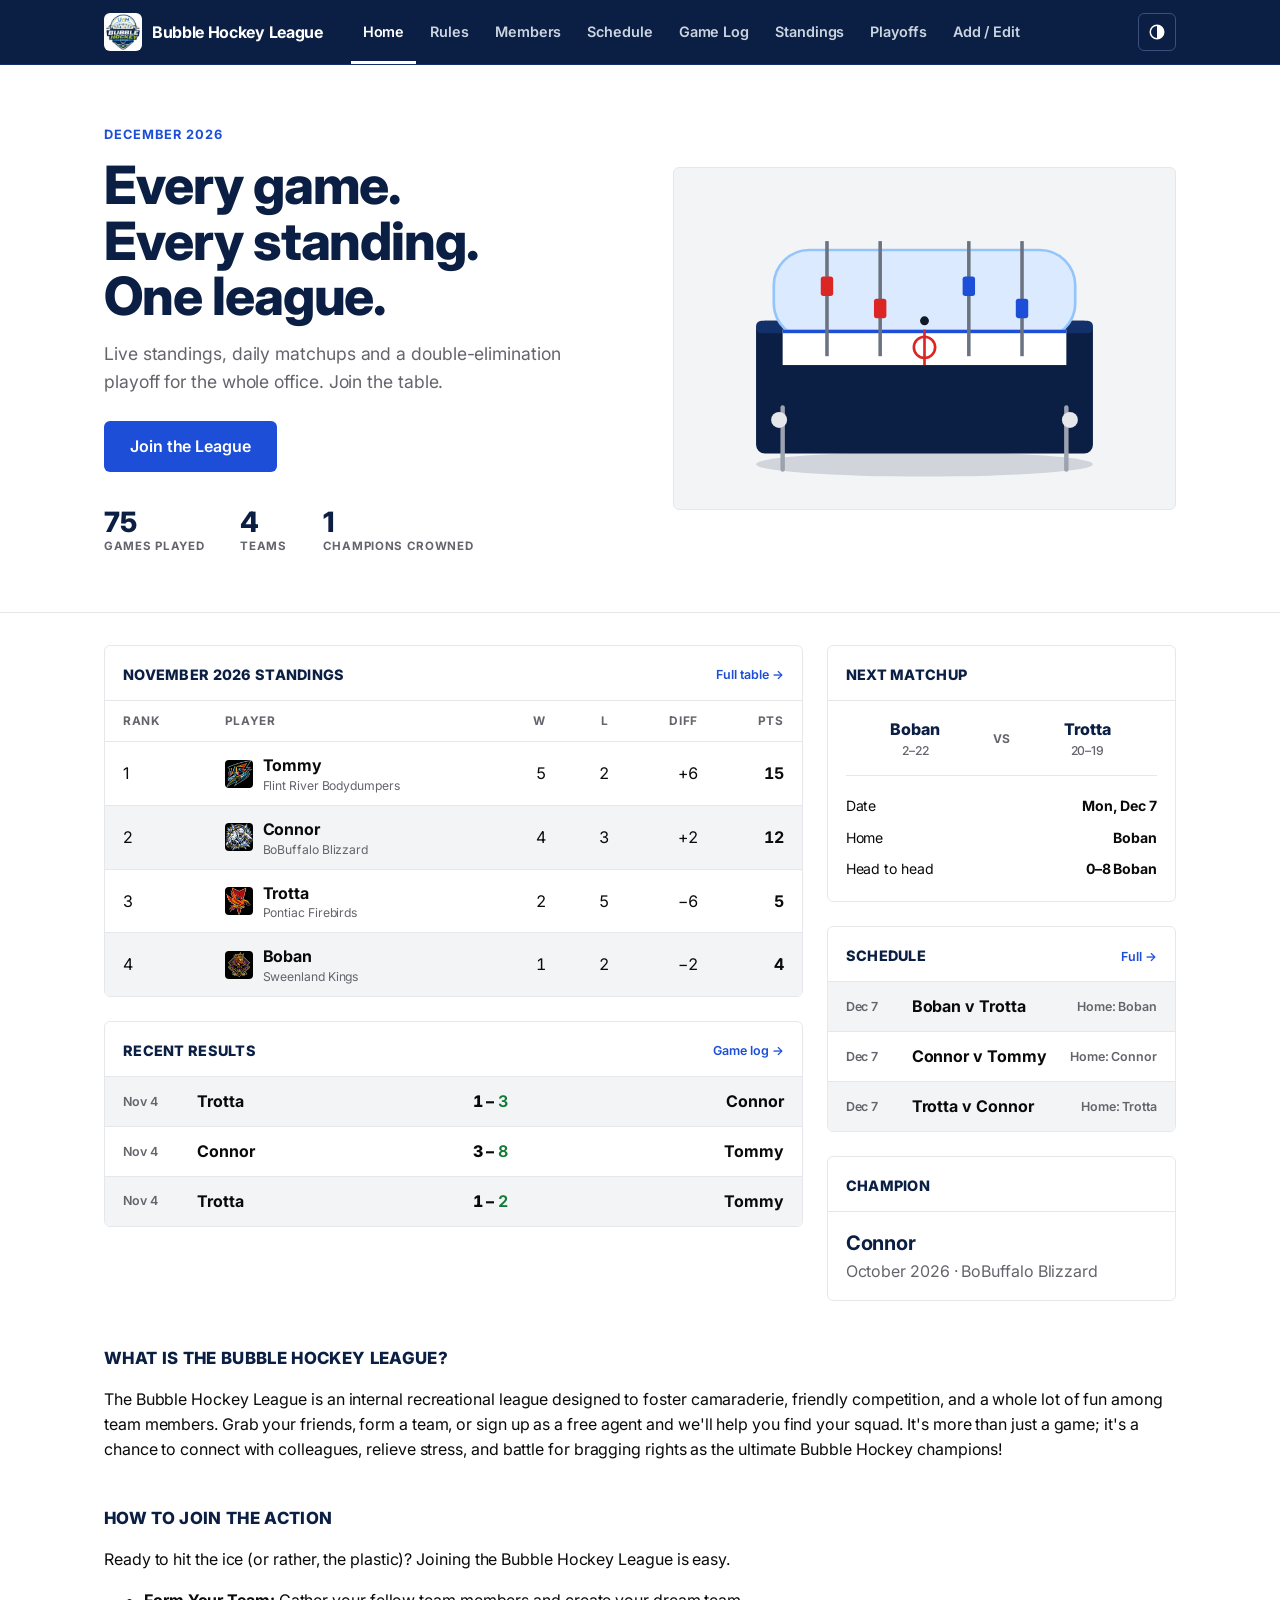
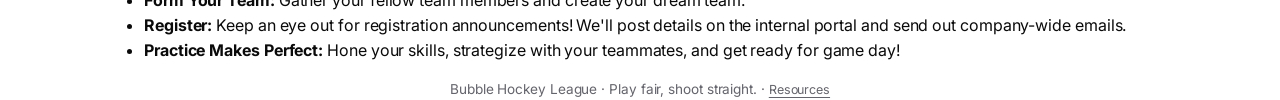
==== index.html @ 2d9fee0d "Rename Mini games to Resources (address #/resources); old #/games link still works Co-Authored-By: C" ====
<!doctype html>
<html lang="en">
<head>
  <meta charset="utf-8">
  <meta name="viewport" content="width=device-width, initial-scale=1">
  <title>Bubble Hockey League</title>
  <link rel="icon" href="images/league-logo.webp">
  <link rel="preconnect" href="https://fonts.googleapis.com">
  <link rel="preconnect" href="https://fonts.gstatic.com" crossorigin>
  <link rel="stylesheet" href="https://fonts.googleapis.com/css2?family=Inter:wght@400;500;600;700&display=swap">
  <script>try { var t = localStorage.getItem('bhl_theme'); if (t) document.documentElement.dataset.theme = t; } catch (e) {}</script>
</head>
<body>
  <header class="site-header">
    <div class="wrap">
      <a class="brand" href="#/home"><img class="brand-logo" src="images/league-logo.webp" alt=""><span id="league-name">Bubble Hockey League</span></a>
      <nav id="nav" aria-label="Main"></nav>
      <button class="icon-btn" id="theme-toggle" type="button" aria-label="Switch light or dark theme"><svg width="18" height="18" viewBox="0 0 24 24" aria-hidden="true"><circle cx="12" cy="12" r="9" fill="none" stroke="currentColor" stroke-width="2"/><path d="M12 3a9 9 0 0 1 0 18z" fill="currentColor"/></svg></button>
      <button class="icon-btn menu-toggle" aria-label="Menu" aria-expanded="false">☰</button>
    </div>
  </header>
  <main class="wrap" id="app"><p class="muted">Loading…</p><noscript><p>This site needs JavaScript turned on to show the league data.</p></noscript></main>
  <footer class="wrap muted">Bubble Hockey League · Play fair, shoot straight. · <a class="tiny" href="#/resources">Resources</a></footer>

  <script>
    /* Always load the newest code: version.txt is fetched fresh on every visit and added to the file names, so a phone that kept an old copy of this page still picks up new scripts and styles. */
    (async () => {
      let v = String(Date.now());
      try { const r = await fetch('version.txt', { cache: 'no-store' }); if (r.ok) v = (await r.text()).trim() || v; } catch (e) {}
      const fail = f => { document.getElementById('app').innerHTML = '<p>Could not load ' + f + '. Check your connection and reload the page.</p>'; };
      const css = document.createElement('link'); css.rel = 'stylesheet'; css.href = 'css/styles.css?v=' + v; document.head.appendChild(css);
      for (const name of ['app', 'bracket', 'schedule', 'members', 'resources', 'add']) {
        try { await new Promise((ok, bad) => { const s = document.createElement('script'); s.src = 'js/' + name + '.js?v=' + v; s.onload = ok; s.onerror = bad; document.body.appendChild(s); }); } catch (e) { return fail(name + '.js'); }
      }
      startApp();
    })();
  </script>
</body>
</html>
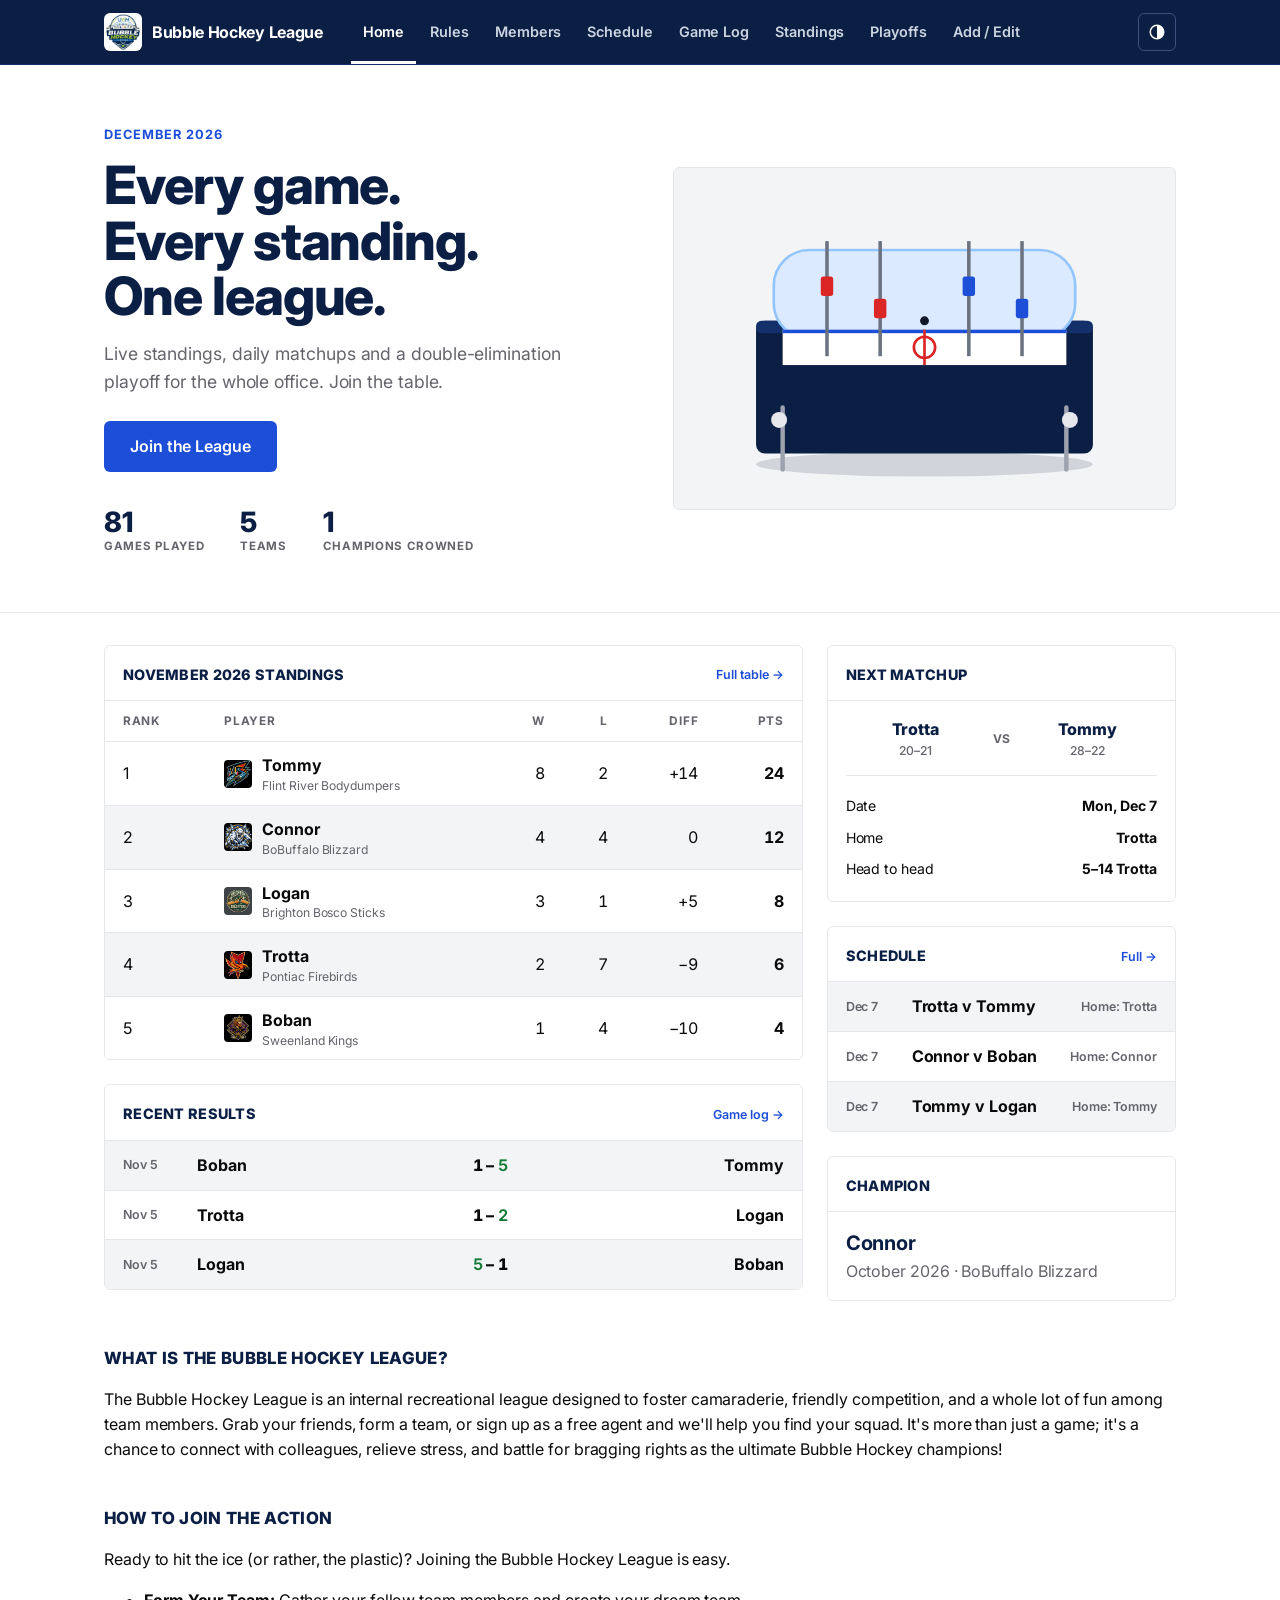
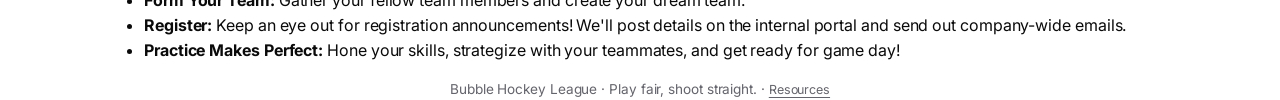
==== commit 0e6b9a31: "Resources: add Face-off reaction game (vs computer or two players), games list, shared arena Co-Auth" ====
--- a/index.html
+++ b/index.html
@@ -29,7 +29,7 @@
       try { const r = await fetch('version.txt', { cache: 'no-store' }); if (r.ok) v = (await r.text()).trim() || v; } catch (e) {}
       const fail = f => { document.getElementById('app').innerHTML = '<p>Could not load ' + f + '. Check your connection and reload the page.</p>'; };
       const css = document.createElement('link'); css.rel = 'stylesheet'; css.href = 'css/styles.css?v=' + v; document.head.appendChild(css);
-      for (const name of ['app', 'bracket', 'schedule', 'members', 'resources', 'add']) {
+      for (const name of ['app', 'bracket', 'schedule', 'members', 'resources', 'faceoff', 'add']) {
         try { await new Promise((ok, bad) => { const s = document.createElement('script'); s.src = 'js/' + name + '.js?v=' + v; s.onload = ok; s.onerror = bad; document.body.appendChild(s); }); } catch (e) { return fail(name + '.js'); }
       }
       startApp();
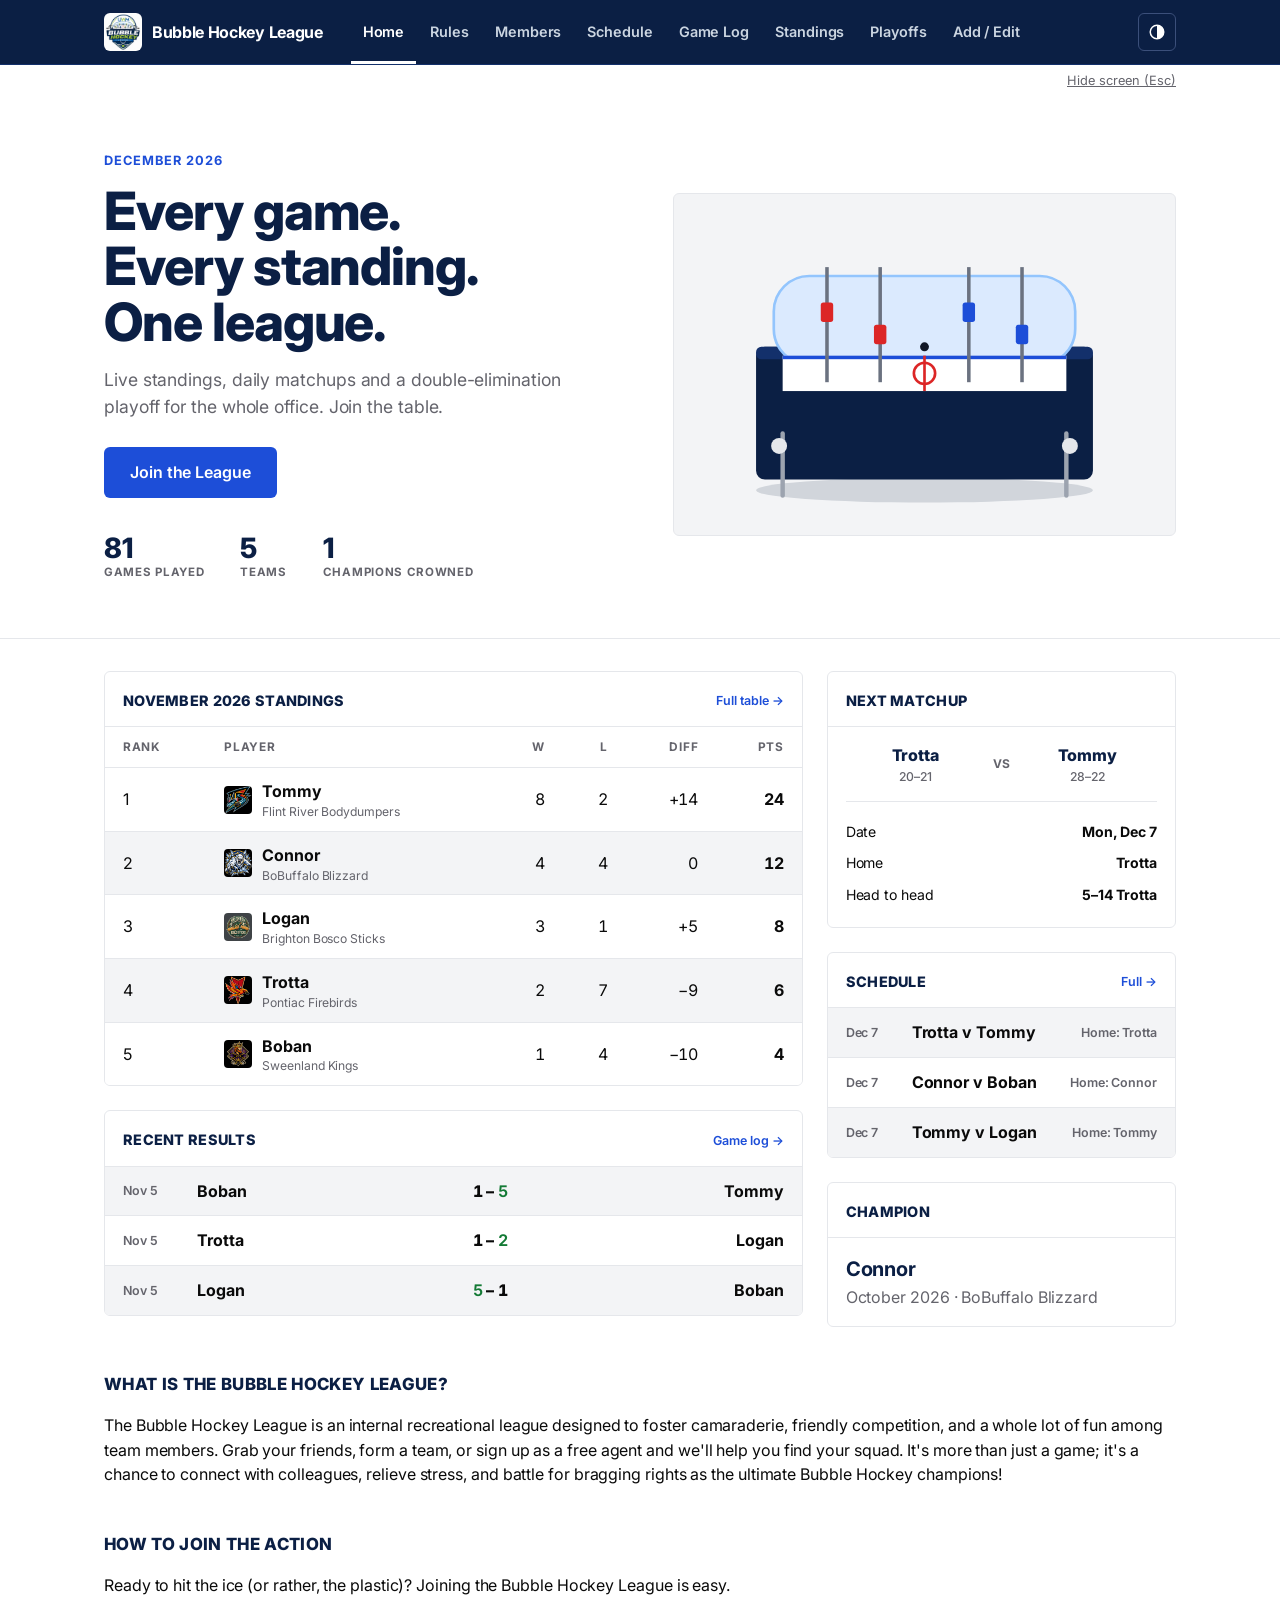
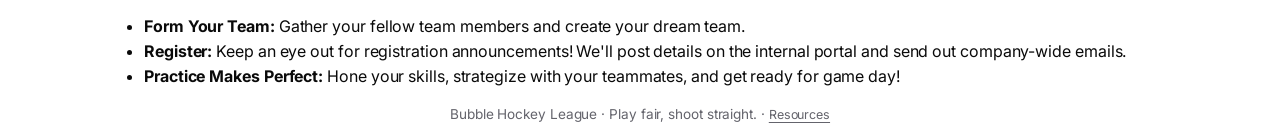
==== commit 49583d93: "Resources: add Slap Shot timing game (solo or two players) Co-Authored-By: Claude Sonnet 5.5 <norepl" ====
--- a/index.html
+++ b/index.html
@@ -29,7 +29,7 @@
       try { const r = await fetch('version.txt', { cache: 'no-store' }); if (r.ok) v = (await r.text()).trim() || v; } catch (e) {}
       const fail = f => { document.getElementById('app').innerHTML = '<p>Could not load ' + f + '. Check your connection and reload the page.</p>'; };
       const css = document.createElement('link'); css.rel = 'stylesheet'; css.href = 'css/styles.css?v=' + v; document.head.appendChild(css);
-      for (const name of ['app', 'bracket', 'schedule', 'members', 'resources', 'faceoff', 'add']) {
+      for (const name of ['app', 'bracket', 'schedule', 'members', 'resources', 'faceoff', 'slapshot', 'boss', 'add']) {
         try { await new Promise((ok, bad) => { const s = document.createElement('script'); s.src = 'js/' + name + '.js?v=' + v; s.onload = ok; s.onerror = bad; document.body.appendChild(s); }); } catch (e) { return fail(name + '.js'); }
       }
       startApp();
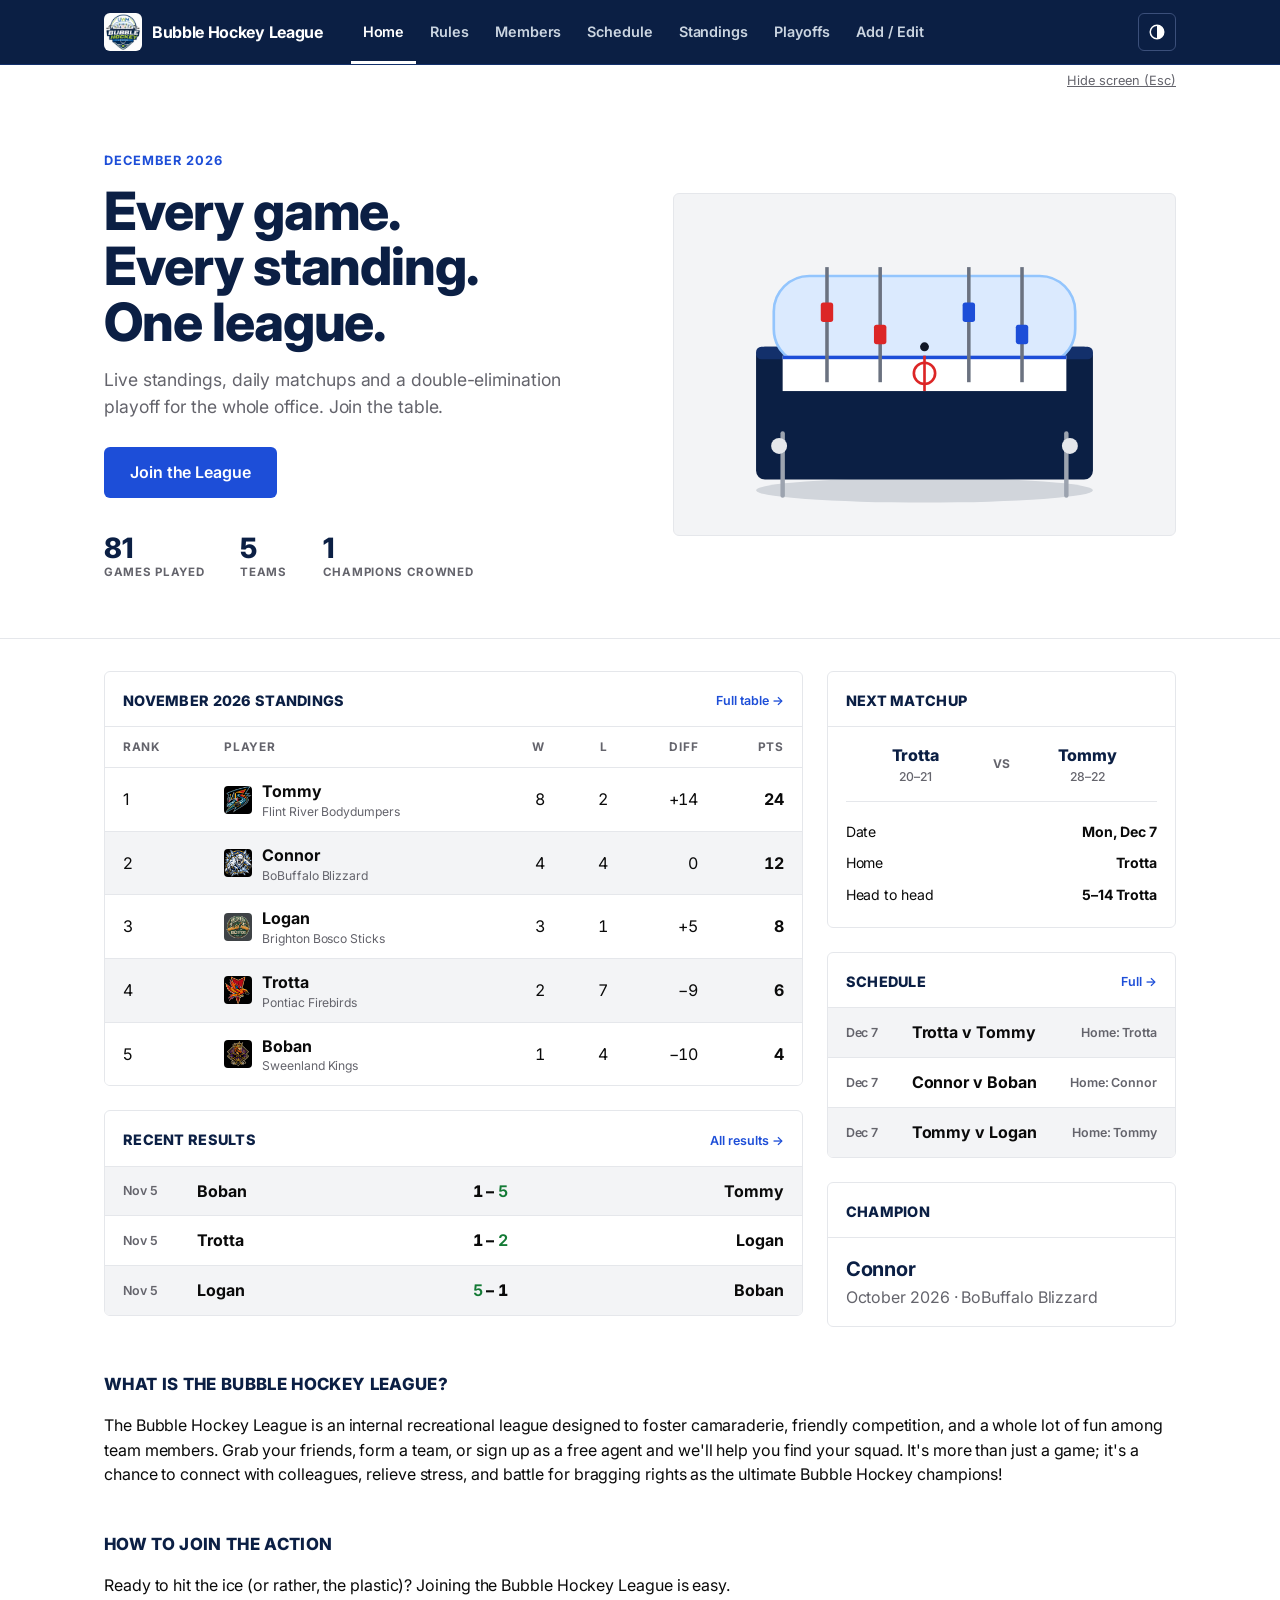
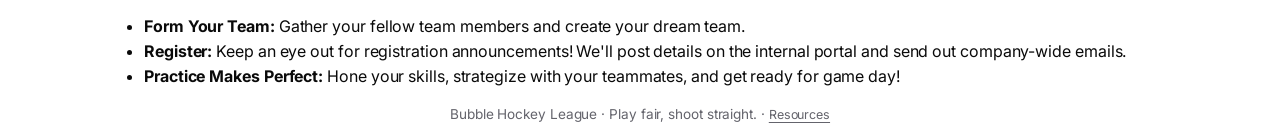
==== commit 2e33b903: "Schedule: Email recap button (games, stats and storylines between two dates, copy for email) Co-Auth" ====
--- a/index.html
+++ b/index.html
@@ -29,7 +29,7 @@
       try { const r = await fetch('version.txt', { cache: 'no-store' }); if (r.ok) v = (await r.text()).trim() || v; } catch (e) {}
       const fail = f => { document.getElementById('app').innerHTML = '<p>Could not load ' + f + '. Check your connection and reload the page.</p>'; };
       const css = document.createElement('link'); css.rel = 'stylesheet'; css.href = 'css/styles.css?v=' + v; document.head.appendChild(css);
-      for (const name of ['app', 'bracket', 'schedule', 'members', 'resources', 'faceoff', 'slapshot', 'boss', 'add']) {
+      for (const name of ['app', 'bracket', 'schedule', 'recap', 'members', 'resources', 'faceoff', 'slapshot', 'boss', 'add']) {
         try { await new Promise((ok, bad) => { const s = document.createElement('script'); s.src = 'js/' + name + '.js?v=' + v; s.onload = ok; s.onerror = bad; document.body.appendChild(s); }); } catch (e) { return fail(name + '.js'); }
       }
       startApp();
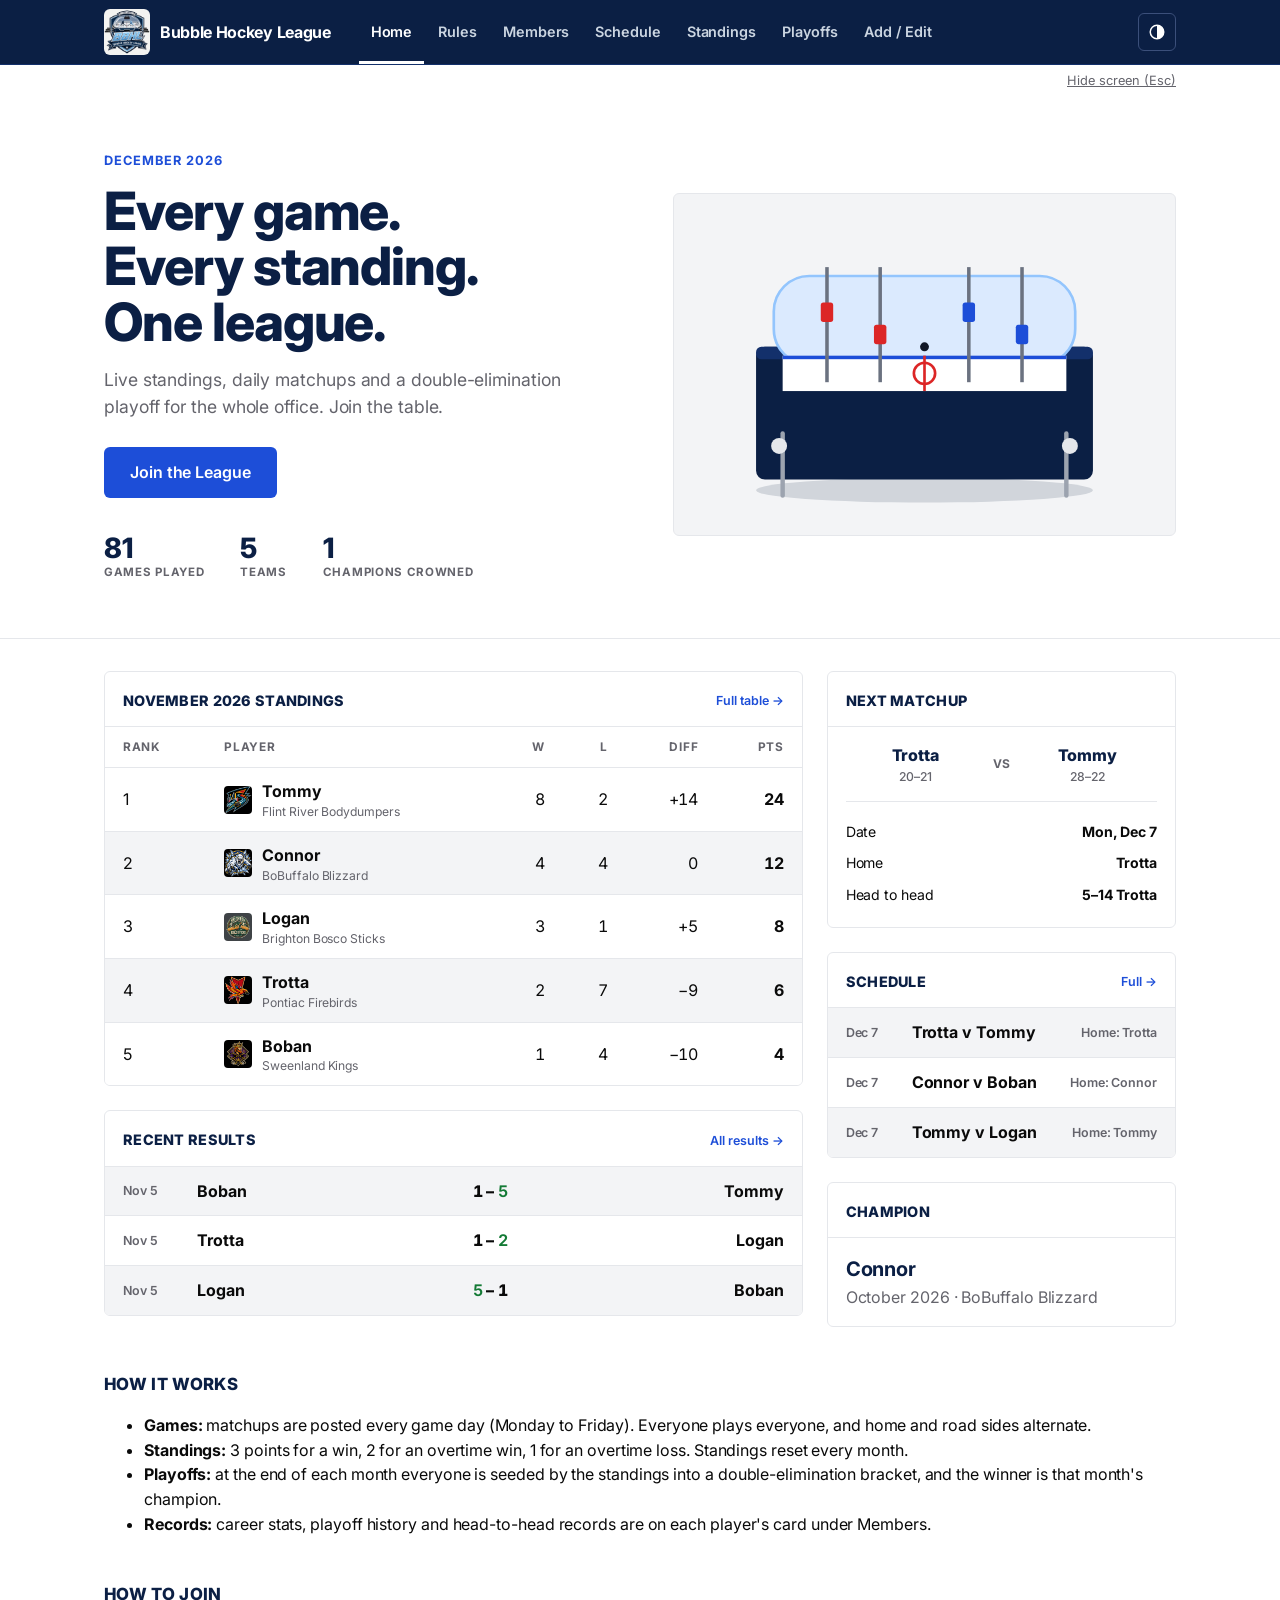
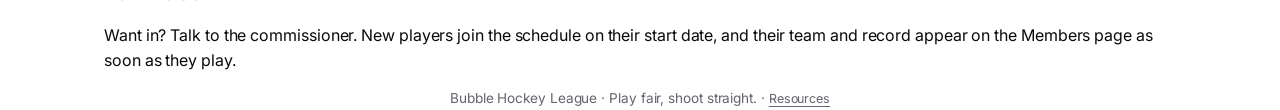
==== commit cf2aa7b9: "Loading: no flash of the unstyled page (first-paint CSS, hidden body until ready) and faster paralle" ====
--- a/index.html
+++ b/index.html
@@ -8,6 +8,17 @@
   <link rel="preconnect" href="https://fonts.googleapis.com">
   <link rel="preconnect" href="https://fonts.gstatic.com" crossorigin>
   <link rel="stylesheet" href="https://fonts.googleapis.com/css2?family=Inter:wght@400;500;600;700&display=swap">
+  <style>
+    /* First paint: styled like the real page (header bar, background) so nothing unstyled flashes while the real files load. The page body stays hidden until it is ready. */
+    html { background: #fff; color: #0a0a0a; } html[data-theme="dark"] { background: #0a0a0b; color: #f4f4f5; }
+    body { margin: 0; font-family: "Inter", system-ui, -apple-system, "Segoe UI", Roboto, sans-serif; }
+    .site-header { position: sticky; top: 0; z-index: 20; background: #0b1f44; color: #fff; border-bottom: 1px solid #13306b; }
+    .site-header .wrap { max-width: 1120px; margin: 0 auto; padding: 10px 24px 6px; display: flex; align-items: center; gap: 12px; box-sizing: border-box; min-height: 62px; }
+    .brand { display: flex; align-items: center; gap: 10px; color: #fff; text-decoration: none; font-weight: 700; font-size: 1rem; letter-spacing: -0.02em; }
+    .brand-logo { width: 46px; height: 46px; border-radius: 6px; flex: none; }
+    html:not(.ready) #app, html:not(.ready) footer, html:not(.ready) nav, html:not(.ready) .icon-btn { visibility: hidden; }
+  </style>
+  <noscript><style>html:not(.ready) #app, html:not(.ready) footer { visibility: visible; }</style></noscript>
   <script>try { var t = localStorage.getItem('bhl_theme'); if (t) document.documentElement.dataset.theme = t; } catch (e) {}</script>
 </head>
 <body>
@@ -25,14 +36,18 @@
   <script>
     /* Always load the newest code: version.txt is fetched fresh on every visit and added to the file names, so a phone that kept an old copy of this page still picks up new scripts and styles. */
     (async () => {
+      const ready = () => document.documentElement.classList.add('ready');
+      setTimeout(ready, 8000);            // never leave the page hidden, whatever goes wrong
       let v = String(Date.now());
       try { const r = await fetch('version.txt', { cache: 'no-store' }); if (r.ok) v = (await r.text()).trim() || v; } catch (e) {}
-      const fail = f => { document.getElementById('app').innerHTML = '<p>Could not load ' + f + '. Check your connection and reload the page.</p>'; };
-      const css = document.createElement('link'); css.rel = 'stylesheet'; css.href = 'css/styles.css?v=' + v; document.head.appendChild(css);
-      for (const name of ['app', 'bracket', 'schedule', 'recap', 'members', 'resources', 'faceoff', 'slapshot', 'boss', 'add']) {
-        try { await new Promise((ok, bad) => { const s = document.createElement('script'); s.src = 'js/' + name + '.js?v=' + v; s.onload = ok; s.onerror = bad; document.body.appendChild(s); }); } catch (e) { return fail(name + '.js'); }
-      }
-      startApp();
+      const fail = f => { document.getElementById('app').innerHTML = '<p>Could not load ' + f + '. Check your connection and reload the page.</p>'; ready(); };
+      // everything downloads at the same time; the scripts still run in this order
+      const load = (el, f) => new Promise((ok, bad) => { el.onload = ok; el.onerror = () => bad(f); });
+      const css = document.createElement('link'); css.rel = 'stylesheet'; css.href = 'css/styles.css?v=' + v; const cssDone = load(css, 'styles.css'); document.head.appendChild(css);
+      const names = ['app', 'bracket', 'schedule', 'recap', 'members', 'resources', 'faceoff', 'slapshot', 'boss', 'add'];
+      const done = names.map(name => { const s = document.createElement('script'); s.async = false; s.src = 'js/' + name + '.js?v=' + v; const p = load(s, name + '.js'); document.body.appendChild(s); return p; });
+      try { await Promise.all([cssDone, ...done]); } catch (f) { return fail(f); }
+      await startApp(); ready();
     })();
   </script>
 </body>
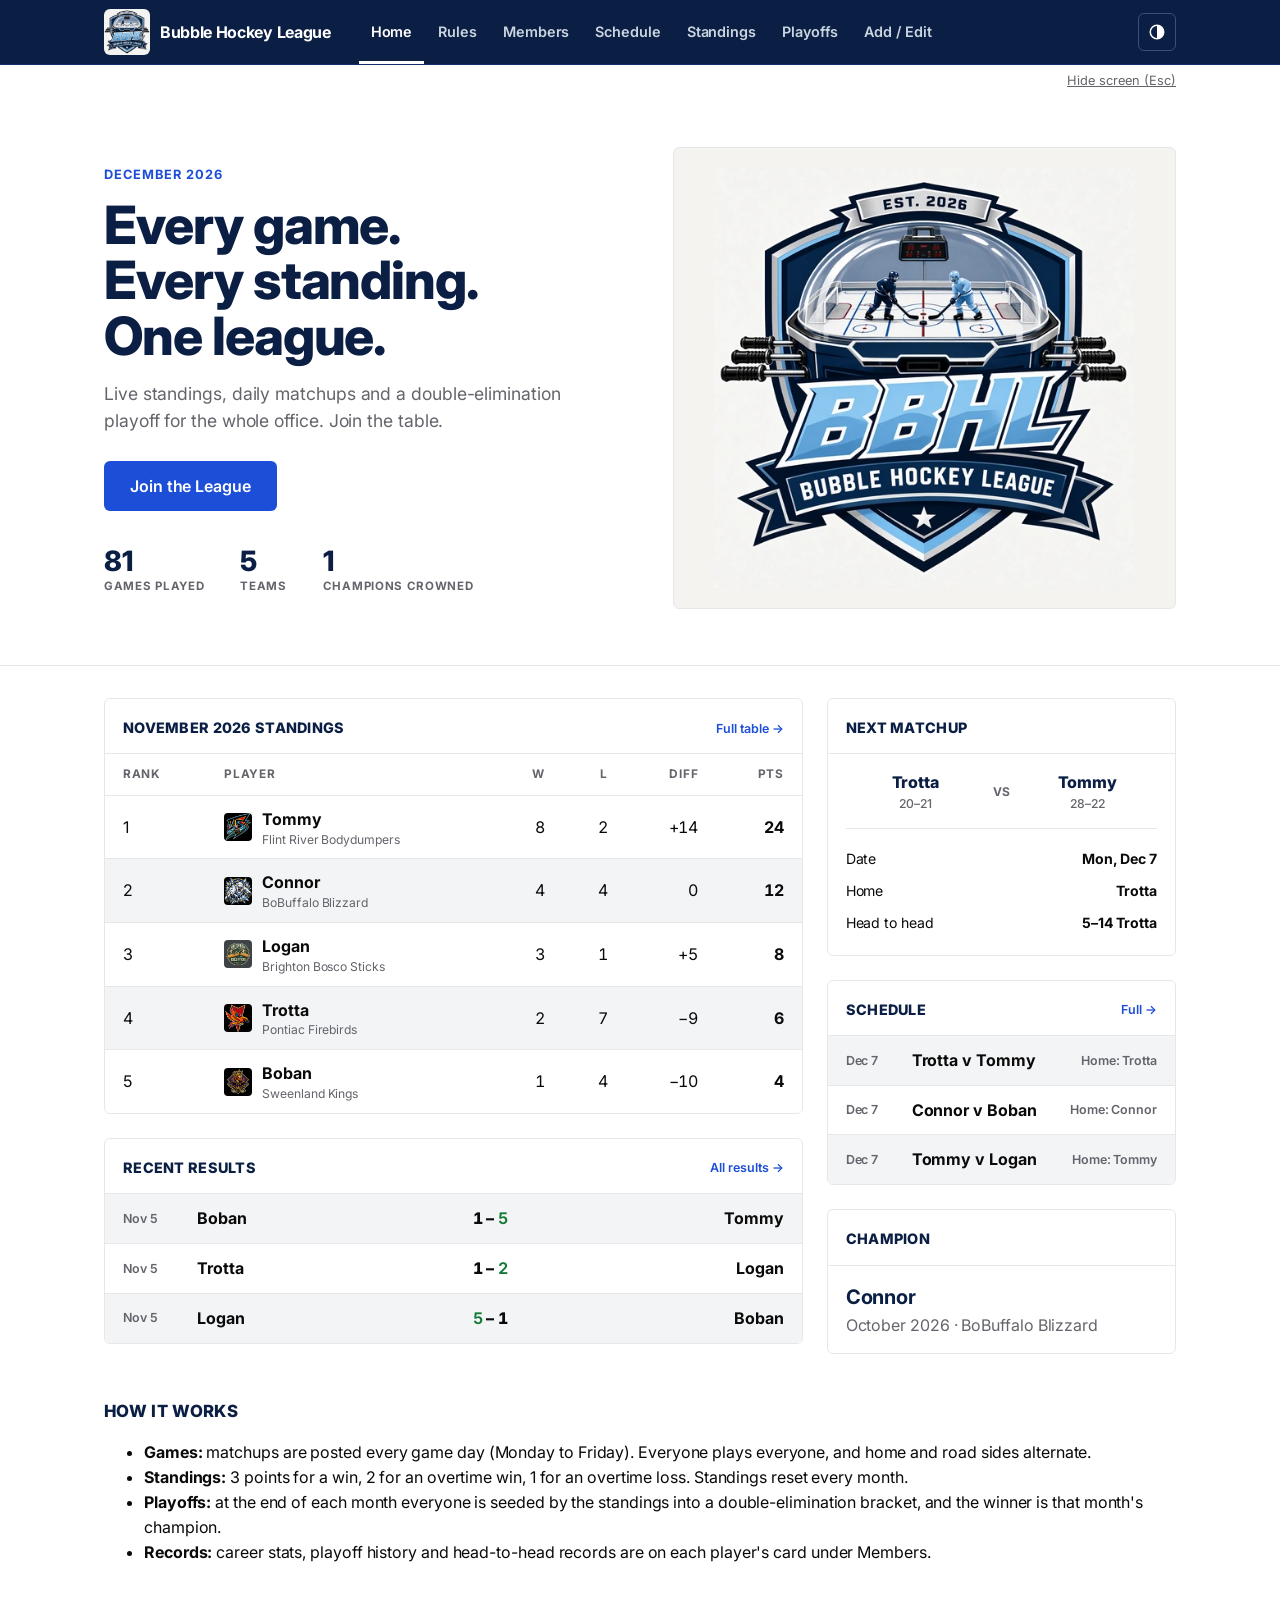
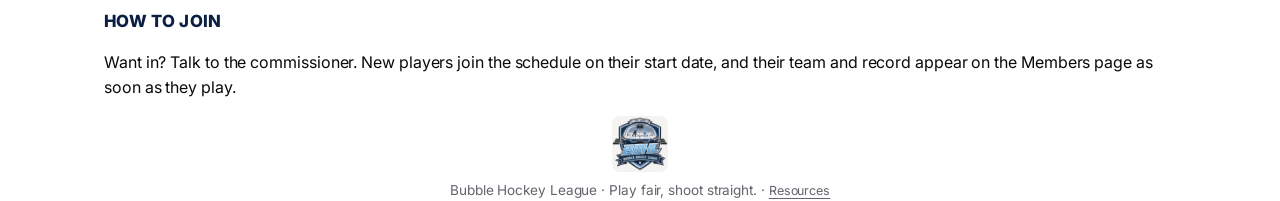
==== commit 08638502: "Use the league logo in more places: Home panel, footer, game rinks, email recap, link preview and ph" ====
--- a/index.html
+++ b/index.html
@@ -5,6 +5,11 @@
   <meta name="viewport" content="width=device-width, initial-scale=1">
   <title>Bubble Hockey League</title>
   <link rel="icon" href="images/league-logo.webp">
+  <link rel="apple-touch-icon" href="images/apple-touch-icon.png">
+  <meta name="theme-color" content="#0b1f44">
+  <meta name="description" content="Standings, schedule, results and records for the Bubble Hockey League.">
+  <meta property="og:type" content="website"><meta property="og:title" content="Bubble Hockey League"><meta property="og:description" content="Standings, schedule, results and records for the Bubble Hockey League.">
+  <meta property="og:image" content="https://ant56-arch.github.io/bubblehockey/images/league-logo.webp"><meta name="twitter:card" content="summary">
   <link rel="preconnect" href="https://fonts.googleapis.com">
   <link rel="preconnect" href="https://fonts.gstatic.com" crossorigin>
   <link rel="stylesheet" href="https://fonts.googleapis.com/css2?family=Inter:wght@400;500;600;700&display=swap">
@@ -24,14 +29,14 @@
 <body>
   <header class="site-header">
     <div class="wrap">
-      <a class="brand" href="#/home"><img class="brand-logo" src="images/league-logo.webp" alt=""><span id="league-name">Bubble Hockey League</span></a>
+      <a class="brand" href="#/home"><img class="brand-logo" data-logo src="images/league-logo.webp" alt=""><span id="league-name">Bubble Hockey League</span></a>
       <nav id="nav" aria-label="Main"></nav>
       <button class="icon-btn" id="theme-toggle" type="button" aria-label="Switch light or dark theme"><svg width="18" height="18" viewBox="0 0 24 24" aria-hidden="true"><circle cx="12" cy="12" r="9" fill="none" stroke="currentColor" stroke-width="2"/><path d="M12 3a9 9 0 0 1 0 18z" fill="currentColor"/></svg></button>
       <button class="icon-btn menu-toggle" aria-label="Menu" aria-expanded="false">☰</button>
     </div>
   </header>
   <main class="wrap" id="app"><p class="muted">Loading…</p><noscript><p>This site needs JavaScript turned on to show the league data.</p></noscript></main>
-  <footer class="wrap muted">Bubble Hockey League · Play fair, shoot straight. · <a class="tiny" href="#/resources">Resources</a></footer>
+  <footer class="wrap muted"><img class="foot-logo" data-logo src="images/league-logo.webp" alt=""><div>Bubble Hockey League · Play fair, shoot straight. · <a class="tiny" href="#/resources">Resources</a></div></footer>
 
   <script>
     /* Always load the newest code: version.txt is fetched fresh on every visit and added to the file names, so a phone that kept an old copy of this page still picks up new scripts and styles. */
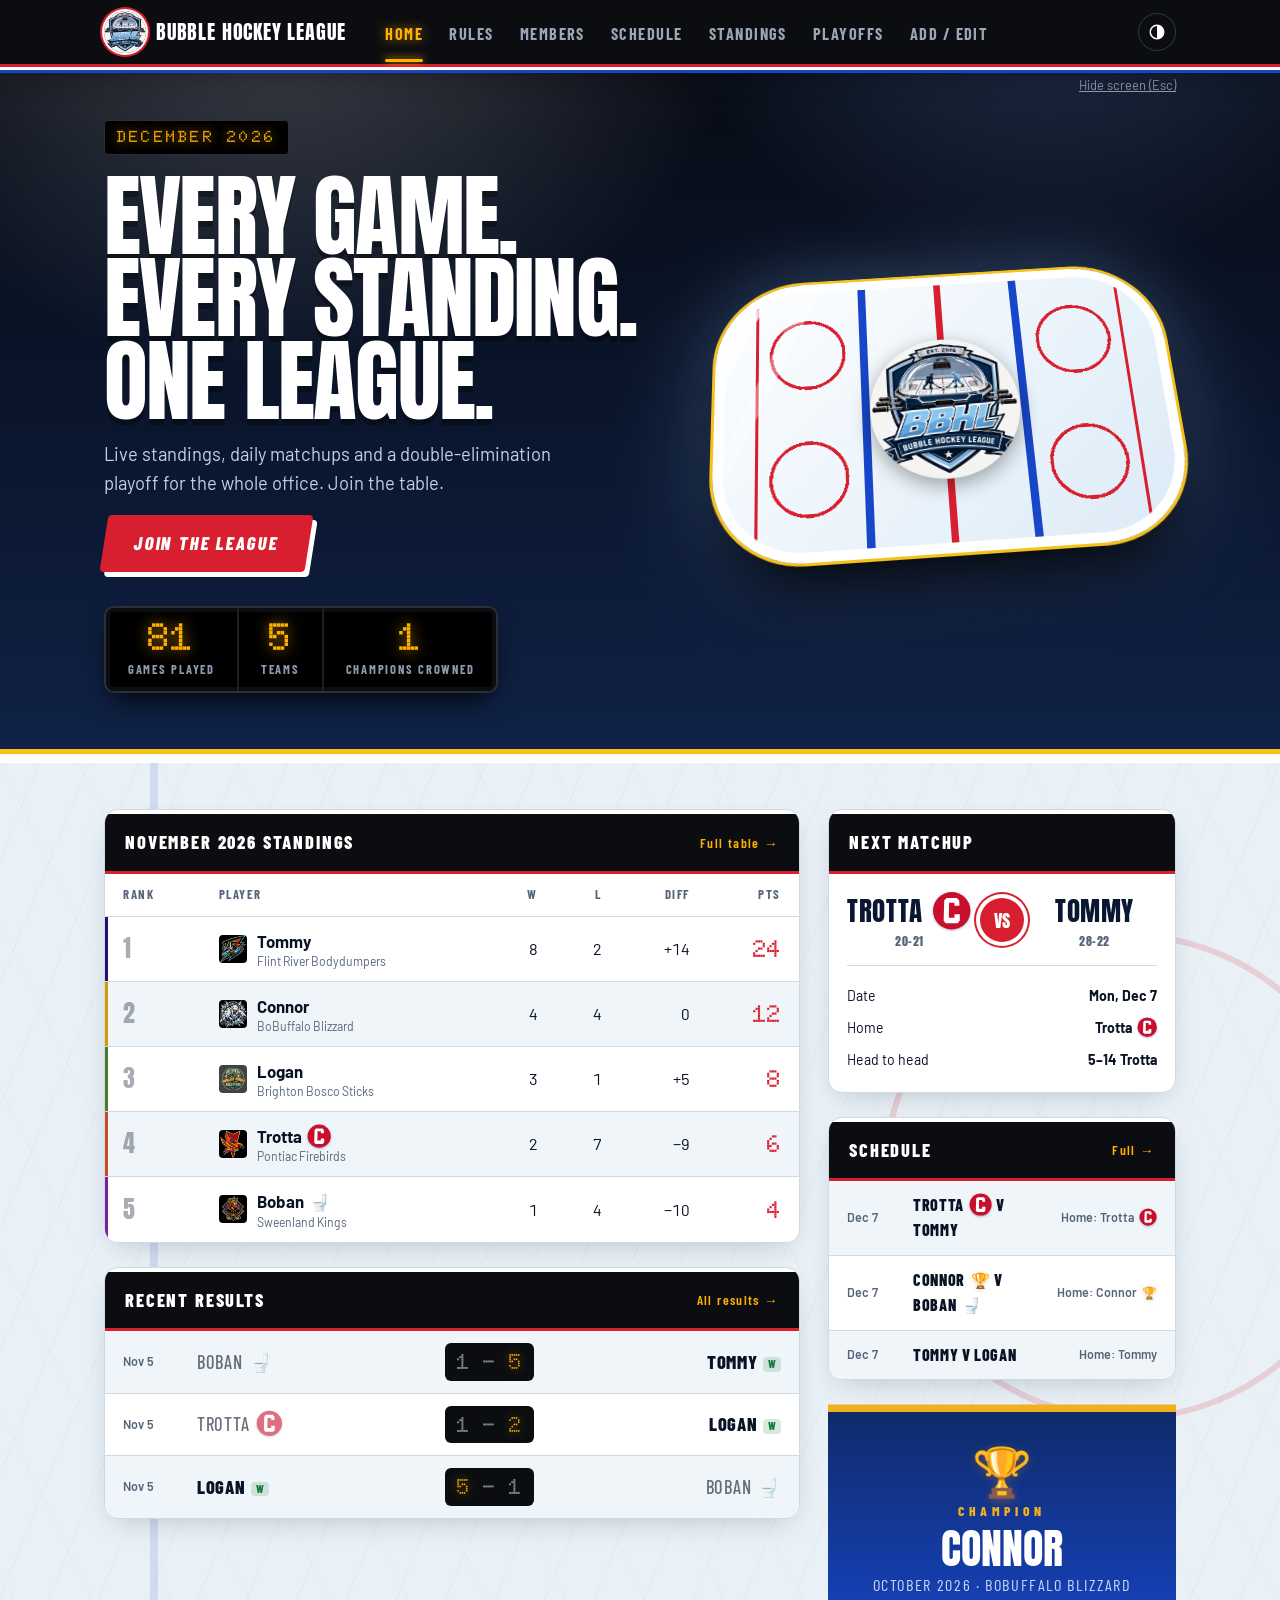
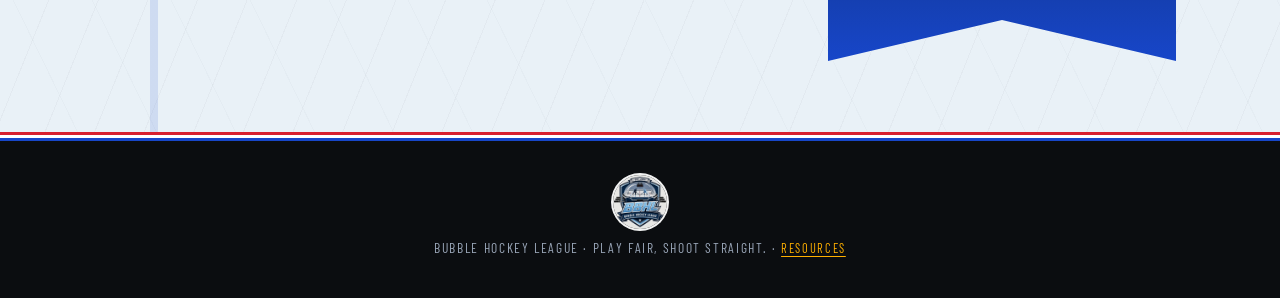
==== commit 2da228d9: "Redesign: arena theme (rink hero, jumbotron standings, ticket schedule, trading-card members, ice-sh" ====
--- a/index.html
+++ b/index.html
@@ -6,18 +6,18 @@
   <title>Bubble Hockey League</title>
   <link rel="icon" href="images/league-logo.webp">
   <link rel="apple-touch-icon" href="images/apple-touch-icon.png">
-  <meta name="theme-color" content="#0b1f44">
+  <meta name="theme-color" content="#0b0d10">
   <meta name="description" content="Standings, schedule, results and records for the Bubble Hockey League.">
   <meta property="og:type" content="website"><meta property="og:title" content="Bubble Hockey League"><meta property="og:description" content="Standings, schedule, results and records for the Bubble Hockey League.">
   <meta property="og:image" content="https://ant56-arch.github.io/bubblehockey/images/league-logo.webp"><meta name="twitter:card" content="summary">
   <link rel="preconnect" href="https://fonts.googleapis.com">
   <link rel="preconnect" href="https://fonts.gstatic.com" crossorigin>
-  <link rel="stylesheet" href="https://fonts.googleapis.com/css2?family=Inter:wght@400;500;600;700&display=swap">
+  <link rel="stylesheet" href="https://fonts.googleapis.com/css2?family=Anton&family=Barlow:wght@400;500;600;700&family=Barlow+Condensed:wght@600;700;800&family=Doto:wght@700;900&display=swap">
   <style>
     /* First paint: styled like the real page (header bar, background) so nothing unstyled flashes while the real files load. The page body stays hidden until it is ready. */
-    html { background: #fff; color: #0a0a0a; } html[data-theme="dark"] { background: #0a0a0b; color: #f4f4f5; }
-    body { margin: 0; font-family: "Inter", system-ui, -apple-system, "Segoe UI", Roboto, sans-serif; }
-    .site-header { position: sticky; top: 0; z-index: 20; background: #0b1f44; color: #fff; border-bottom: 1px solid #13306b; }
+    html { background: #e9f1f7; color: #0a1326; } html[data-theme="dark"] { background: #060a13; color: #eaf2ff; }
+    body { margin: 0; font-family: "Barlow", system-ui, -apple-system, "Segoe UI", Roboto, sans-serif; }
+    .site-header { position: sticky; top: 0; z-index: 20; background: #0b0d10; color: #fff; border-bottom: 3px solid #d81f2f; }
     .site-header .wrap { max-width: 1120px; margin: 0 auto; padding: 10px 24px 6px; display: flex; align-items: center; gap: 12px; box-sizing: border-box; min-height: 62px; }
     .brand { display: flex; align-items: center; gap: 10px; color: #fff; text-decoration: none; font-weight: 700; font-size: 1rem; letter-spacing: -0.02em; }
     .brand-logo { width: 46px; height: 46px; border-radius: 6px; flex: none; }
